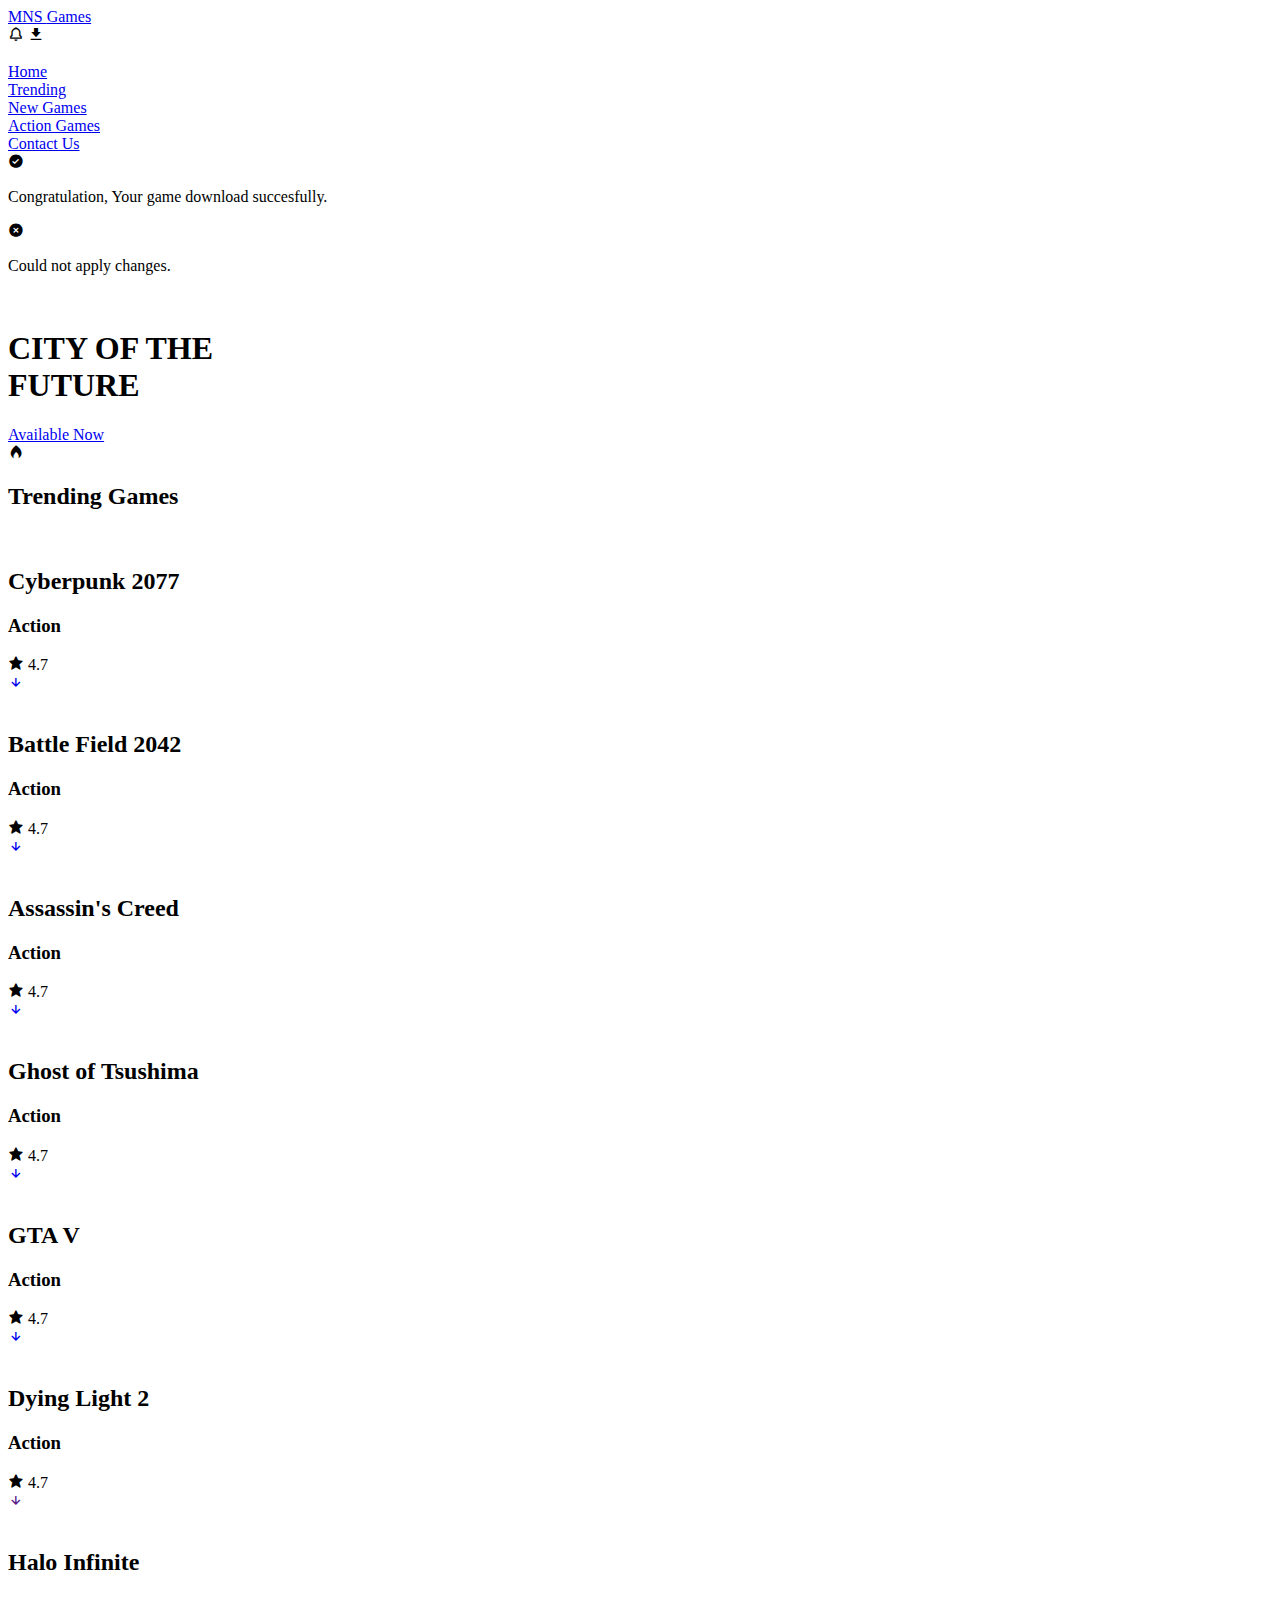
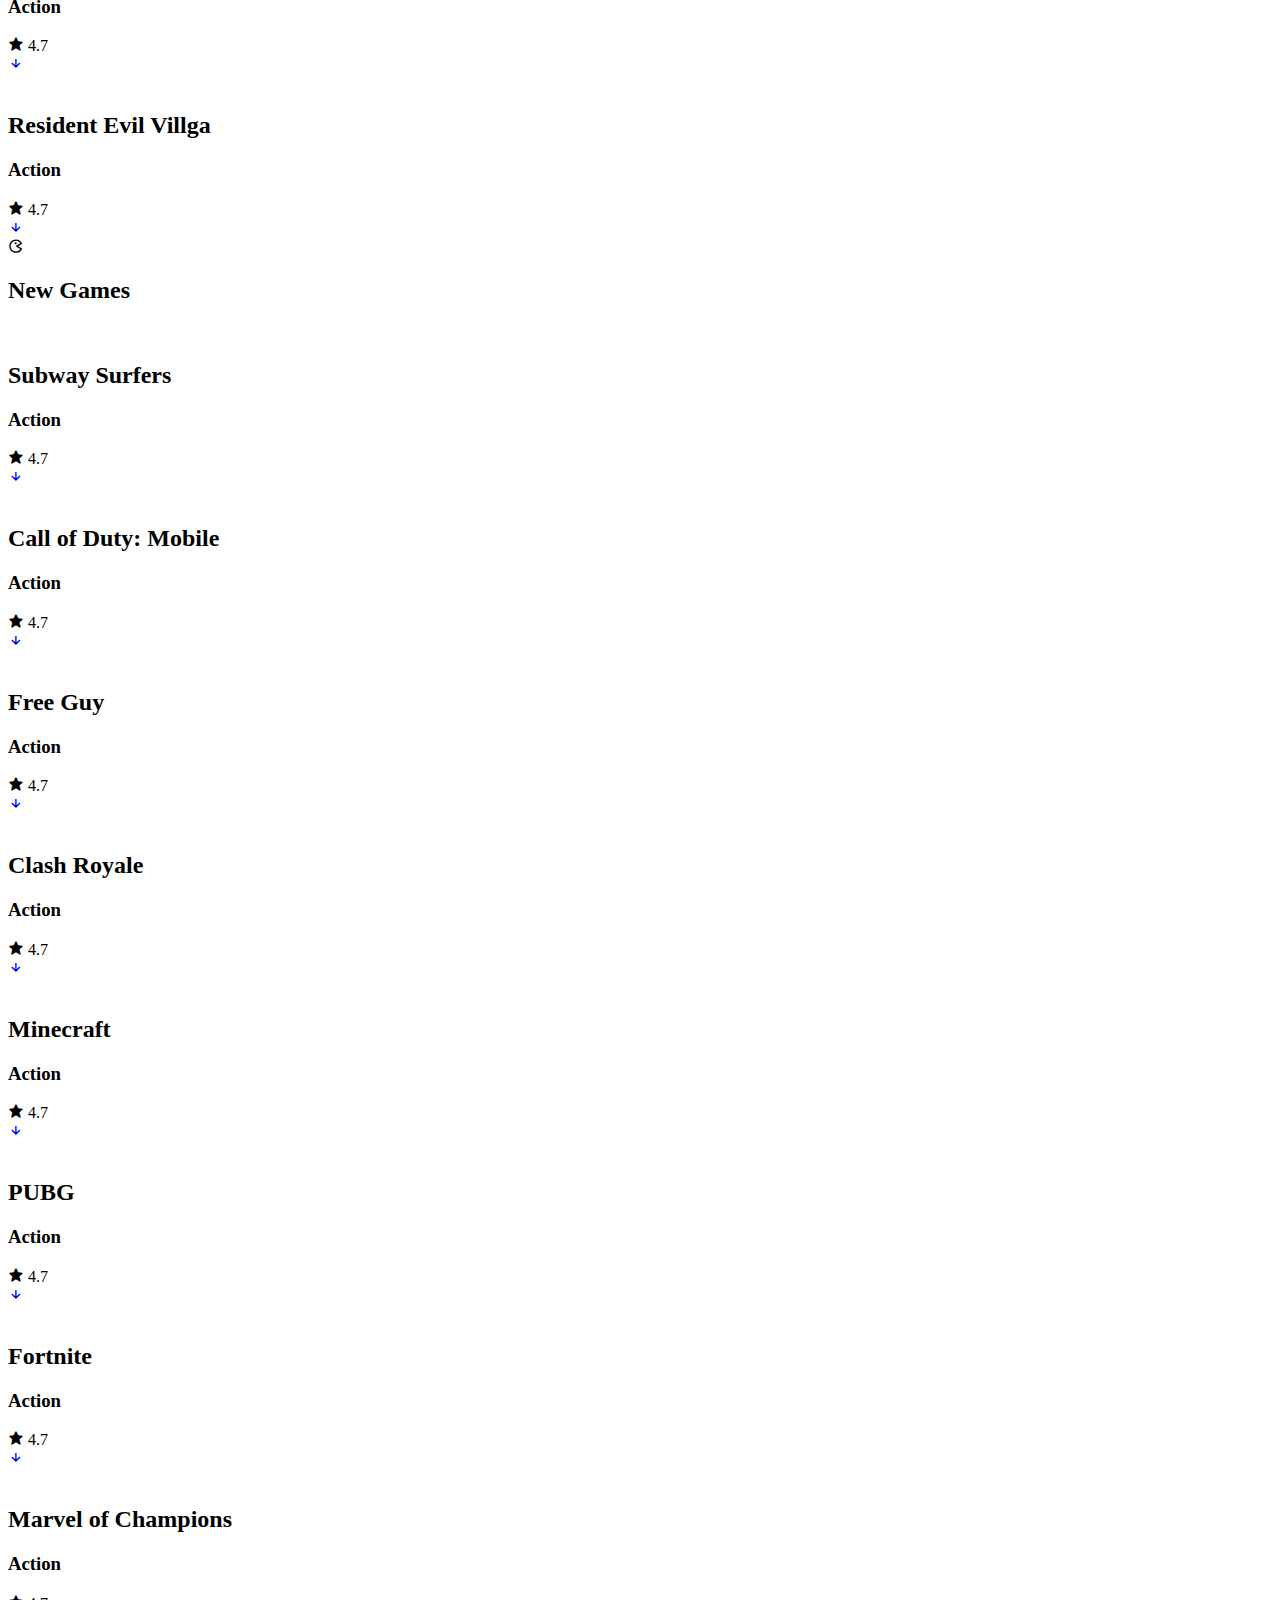
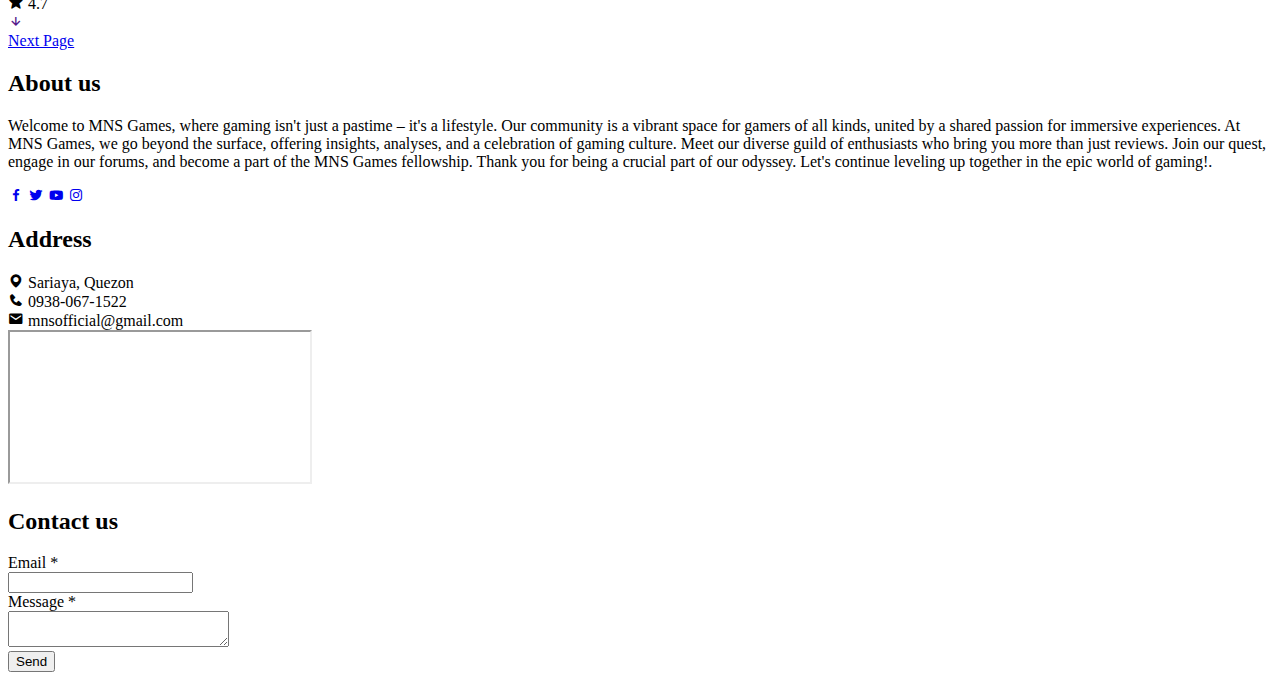
==== index.html @ 7f3a4ee0 "Create index.html" ====
<!DOCTYPE html>
<html lang="en">
    <head>
        <meta charset="UTF-8">
        <meta http-equiv="X-UA-COMPATIBLE" content="IE=edge">
        <meta name="viewport" content="width=device-width, initial-scale=1.0">
        <title>Zara games website</title>
    
        <link rel="shortcut icon" href="img/Rimuru.png" type="image/x-icon">

        <link rel="stylesheet" href="styles/style.css">

        <link href='https://unpkg.com/boxicons@2.1.4/css/boxicons.min.css' rel='stylesheet'>

        <link rel="stylesheet" href="styles/swiper-bundle.min.css">
    </head>
    <body>

        <div class="progress">
            <div class="progress-bar" id="scroll-bar"></div>
        </div>
        
        <header>
            <div class="nav container">
                <a href="index.html" class="logo">MNS <span>Games</span></a>
                <div class="nav-icons">
                    <i class='bx bx-bell bx-tada' id="bell-icon"> <span></span></i>
                    <i class='bx bxs-download' ></i>
                    <div class="menu-icon">
                        <div class="line1"></div>
                        <div class="line2"></div>
                        <div class="line3"></div>
                    </div>
                </div>

                <div class="menu">
                    <img src="img/slime.png.png" alt="">
                    <div class="navbar">
                        <li><a href="index.html">Home</a></li>
                        <li><a href="#trending">Trending</a></li>
                        <li><a href="#new">New Games</a></li>
                        <li><a href="#action">Action Games</a></li>
                        <li><a href="#contact">Contact Us</a></li>
                    </div>
                </div>

                <div class="notification">
                    <div class="notification-box">
                        <i class='bx bxs-check-circle bx-tada' ></i>
                        <p>Congratulation, Your game download succesfully.</p>
                    </div>
                    <div class="notification-box box-color">
                        <i class='bx bxs-x-circle'></i>
                        <p>Could not apply changes.</p>
                    </div>
                </div>
            </div>
        </header>

        <section class="home container" id="home">
            <img src="img/codm.jpg" alt="">
            <div class="home-text">
                <h1>CITY OF THE <br> FUTURE</h1>
                <a href="#" class="btn">Available Now</a>
            </div>
        </section>

        <section class="trending container" id="trending">
            <div class="heading">
                <i class='bx bxs-flame' ></i>
                <h2>Trending Games</h2>
            </div>

            <div class="trending-content swiper">
                <div class="swiper-wrapper">
                    <div class="swiper-slide">
                        <div class="box">
                            <img src="img/trending1.webp" alt="">
                            <div class="box-text">
                                <h2>Cyberpunk 2077</h2>
                                <h3>Action</h3>
                                <div class="rating-download">
                                    <div class="rating">
                                        <i class='bx bxs-star' ></i>
                                        <span>4.7</span>
                                    </div>
                                    <a href="#" class="box-btn"><i class='bx bx-down-arrow-alt' ></i></a>
                                </div>
                            </div>
                        </div>
                    </div>

                    <div class="swiper-slide">
                        <div class="box">
                            <img src="img/trending2.jpg" alt="">
                            <div class="box-text">
                                <h2>Battle Field 2042</h2>
                                <h3>Action</h3>
                                <div class="rating-download">
                                    <div class="rating">
                                        <i class='bx bxs-star' ></i>
                                        <span>4.7</span>
                                    </div>
                                    <a href="#" class="box-btn"><i class='bx bx-down-arrow-alt' ></i></a>
                                </div>
                            </div>
                        </div>
                    </div>

                    <div class="swiper-slide">
                        <div class="box">
                            <img src="img/trending3.jpg" alt="">
                            <div class="box-text">
                                <h2>Assassin's Creed</h2>
                                <h3>Action</h3>
                                <div class="rating-download">
                                    <div class="rating">
                                        <i class='bx bxs-star' ></i>
                                        <span>4.7</span>
                                    </div>
                                    <a href="#" class="box-btn"><i class='bx bx-down-arrow-alt' ></i></a>
                                </div>
                            </div>
                        </div>
                    </div>

                    <div class="swiper-slide">
                        <div class="box">
                            <img src="img/trending4.jpg" alt="">
                            <div class="box-text">
                                <h2>Ghost of Tsushima</h2>
                                <h3>Action</h3>
                                <div class="rating-download">
                                    <div class="rating">
                                        <i class='bx bxs-star' ></i>
                                        <span>4.7</span>
                                    </div>
                                    <a href="#" class="box-btn"><i class='bx bx-down-arrow-alt' ></i></a>
                                </div>
                            </div>
                        </div>
                    </div>

                    <div class="swiper-slide">
                        <div class="box">
                            <img src="img/trending5.png" alt="">
                            <div class="box-text">
                                <h2>GTA V</h2>
                                <h3>Action</h3>
                                <div class="rating-download">
                                    <div class="rating">
                                        <i class='bx bxs-star'></i>
                                        <span>4.7</span>
                                    </div>
                                    <a href="#" class="box-btn"><i class='bx bx-down-arrow-alt' ></i></a>
                                </div>
                            </div>
                        </div>
                    </div>

                    <div class="swiper-slide">
                        <div class="box">
                            <img src="img/trending6.jpg" alt="">
                            <div class="box-text">
                                <h2>Dying Light 2</h2>
                                <h3>Action</h3>
                                <div class="rating-download">
                                    <div class="rating">
                                        <i class='bx bxs-star'></i>
                                        <span>4.7</span>
                                    </div>
                                    <a href="" class="box-btn"><i class='bx bx-down-arrow-alt' ></i></a>
                                </div>
                            </div>
                        </div>
                    </div>

                    <div class="swiper-slide">
                        <div class="box">
                            <img src="img/trending7.png" alt="">
                            <div class="box-text">
                                <h2>Halo Infinite</h2>
                                <h3>Action</h3>
                                <div class="rating-download">
                                    <div class="rating">
                                        <i class='bx bxs-star'></i>
                                        <span>4.7</span>
                                    </div>
                                    <a href="#" class="box-btn"><i class='bx bx-down-arrow-alt' ></i></a>
                                </div>
                            </div>
                        </div>
                    </div>

                    <div class="swiper-slide">
                        <div class="box">
                            <img src="img/trending8.png" alt="">
                            <div class="box-text">
                                <h2>Resident Evil Villga</h2>
                                <h3>Action</h3>
                                <div class="rating-download">
                                    <div class="rating">
                                        <i class='bx bxs-star'></i>
                                        <span>4.7</span>
                                    </div>
                                    <a href="#" class="box-btn"><i class='bx bx-down-arrow-alt' ></i></a>
                                </div>
                            </div>
                        </div>
                    </div>
                    
                  </div>
            </div>
        </section>

        <section class="new container" id="new">
            <div class="heading">
                <i class='bx bx-game'></i>
                <h2>New Games</h2>
            </div>
            <!--New 1-->
            <div class="new-content">
                    <div class="box">
                        <img src="img/new1.jpg" alt="">
                        <div class="box-text">
                            <h2>Subway Surfers</h2>
                            <h3>Action</h3>
                            <div class="rating-download">
                                <div class="rating">
                                    <i class='bx bxs-star'></i>
                                    <span>4.7</span>
                                </div>
                                <a href="download.html" class="box-btn"><i class='bx bx-down-arrow-alt' ></i></a>
                            </div>
                        </div>
                    </div>
             <!--New 2-->
                <div class="box">
                    <img src="img/new2.jpg" alt="">
                    <div class="box-text">
                        <h2>Call of Duty: Mobile</h2>
                        <h3>Action</h3>
                        <div class="rating-download">
                            <div class="rating">
                                <i class='bx bxs-star'></i>
                                <span>4.7</span>
                            </div>
                            <a href="#" class="box-btn"><i class='bx bx-down-arrow-alt' ></i></a>
                        </div>
                    </div>
                </div>
             <!--New 3-->
                <div class="box">
                    <img src="img/new3.jpg" alt="">
                    <div class="box-text">
                        <h2>Free Guy</h2>
                        <h3>Action</h3>
                        <div class="rating-download">
                            <div class="rating">
                                <i class='bx bxs-star'></i>
                                <span>4.7</span>
                            </div>
                            <a href="#" class="box-btn"><i class='bx bx-down-arrow-alt' ></i></a>
                        </div>
                    </div>
                </div>
             <!--New 4-->
                <div class="box">
                    <img src="img/new4.jpg" alt="">
                    <div class="box-text">
                        <h2>Clash Royale</h2>
                        <h3>Action</h3>
                        <div class="rating-download">
                            <div class="rating">
                                <i class='bx bxs-star'></i>
                                <span>4.7</span>
                            </div>
                            <a href="#" class="box-btn"><i class='bx bx-down-arrow-alt' ></i></a>
                        </div>
                    </div>
                </div>
             <!--New 5-->
                <div class="box">
                    <img src="img/new5.png" alt="">
                    <div class="box-text">
                        <h2>Minecraft</h2>
                        <h3>Action</h3>
                        <div class="rating-download">
                            <div class="rating">
                                <i class='bx bxs-star'></i>
                                <span>4.7</span>
                            </div>
                            <a href="#" class="box-btn"><i class='bx bx-down-arrow-alt' ></i></a>
                        </div>
                    </div>
                </div>

              <!--New 6-->
                <div class="box">
                    <img src="img/new6.png" alt="">
                    <div class="box-text">
                        <h2>PUBG</h2>
                        <h3>Action</h3>
                        <div class="rating-download">
                            <div class="rating">
                                <i class='bx bxs-star'></i>
                                <span>4.7</span>
                            </div>
                          <a href="#" class="box-btn"><i class='bx bx-down-arrow-alt' ></i></a>
                        </div>
                    </div>
                </div>

                 <!--New 7-->
                <div class="box">
                    <img src="img/new7.png" alt="">
                    <div class="box-text">
                        <h2>Fortnite</h2>
                        <h3>Action</h3>
                        <div class="rating-download">
                            <div class="rating">
                                <i class='bx bxs-star'></i>
                                <span>4.7</span>
                            </div>
                            <a href="#" class="box-btn"><i class='bx bx-down-arrow-alt' ></i></a>
                        </div>
                    </div>
                </div>
                <!--New 8-->
                <div class="box">
                    <img src="img/new8.jpg" alt="">
                    <div class="box-text">
                        <h2>Marvel of Champions</h2>
                        <h3>Action</h3>
                        <div class="rating-download">
                            <div class="rating">
                                <i class='bx bxs-star'></i>
                                <span>4.7</span>
                            </div>
                            <a href="" class="box-btn"><i class='bx bx-down-arrow-alt' ></i></a>
                        </div>
                    </div>
                </div>
            </div>

            <div class="next-page">
                <a href="#">Next Page</a>
            </div>
        </section>

        <footer>
            <div class="main-content">
              <div class="left container">
                <h2 class="us">About us</h2>
                <div class="content">
                  <p>Welcome to MNS Games, where gaming isn't just a pastime – it's a lifestyle. 
                    Our community is a vibrant space for gamers of all kinds, united by a shared passion for immersive experiences. 
                    At MNS Games, we go beyond the surface, offering insights, analyses, and a celebration of gaming culture. 
                    Meet our diverse guild of enthusiasts who bring you more than just reviews. Join our quest, engage in our forums,
                    and become a part of the MNS Games fellowship. 
                    Thank you for being a crucial part of our odyssey.
                     Let's continue leveling up together in the epic world of gaming!.</p>
                  <div class="social">
                    <a href="#"><span class='bx bxl-facebook'></span></a>
                    <a href="#"><span class='bx bxl-twitter' ></span></a>
                    <a href="#"><span class='bx bxl-youtube' ></span></a>
                    <a href="#"><span class='bx bxl-instagram' ></span></a>
                  </div>
                </div>
              </div>
              
              <div class="center container">
                <h2>Address</h2>
                <div class="content">
                  <div class="place">
                    <span class='bx bxs-map' ></span>
                    <span class="text">Sariaya, Quezon</span>
                  </div>
                  <div class="phone">
                    <span class='bx bxs-phone' ></span>
                    <span class="text">0938-067-1522</span>
                  </div>
                  <div class="email">
                    <i class='bx bxs-envelope' ></i>
                    <span class="text">mnsofficial@gmail.com</span>
                  </div>
                  <iframe class="map" src="https://www.google.com/maps/embed?pb=!1m18!1m12!1m3!1d247833.11993827362!2d121.
                  33541817788777!3d13.935219843607156!2m3!1f0!2f0!3f0!3m2!1i1024!2i768!4f13.
                  1!3m3!1m2!1s0x33bd4940187e975d%3A0x231e682a37c8dabf!2sSariaya%2C%204322%20Quezon!5e0!3m2!1sen!2sph!4v1701847899229!5m2!1sen!2sph"
                  allowfullscreen="" loading="lazy" referrerpolicy="no-referrer-when-downgrade"></iframe>
                </div>

              </div>
              <div class="right container" id="contact">
                <h2>Contact us</h2>
                <div class="content">
                  <form action="#">
                    <div class="email">
                      <div class="text">Email *</div>
                      <input type="email" required>
                    </div>
                    <div class="msg">
                      <div class="text">Message *</div>
                      <textarea rows="2" cols="25" required></textarea>
                    </div>
                    <div class="btns">
                      <button type="submit">Send</button>
                    </div>
                  </form>
                </div>
              </div>
            </div>          
          </footer>

         <script src="js/swiper-bundle.min.js"></script>

        <script src="js/script.js"></script>
    </body>
</html>
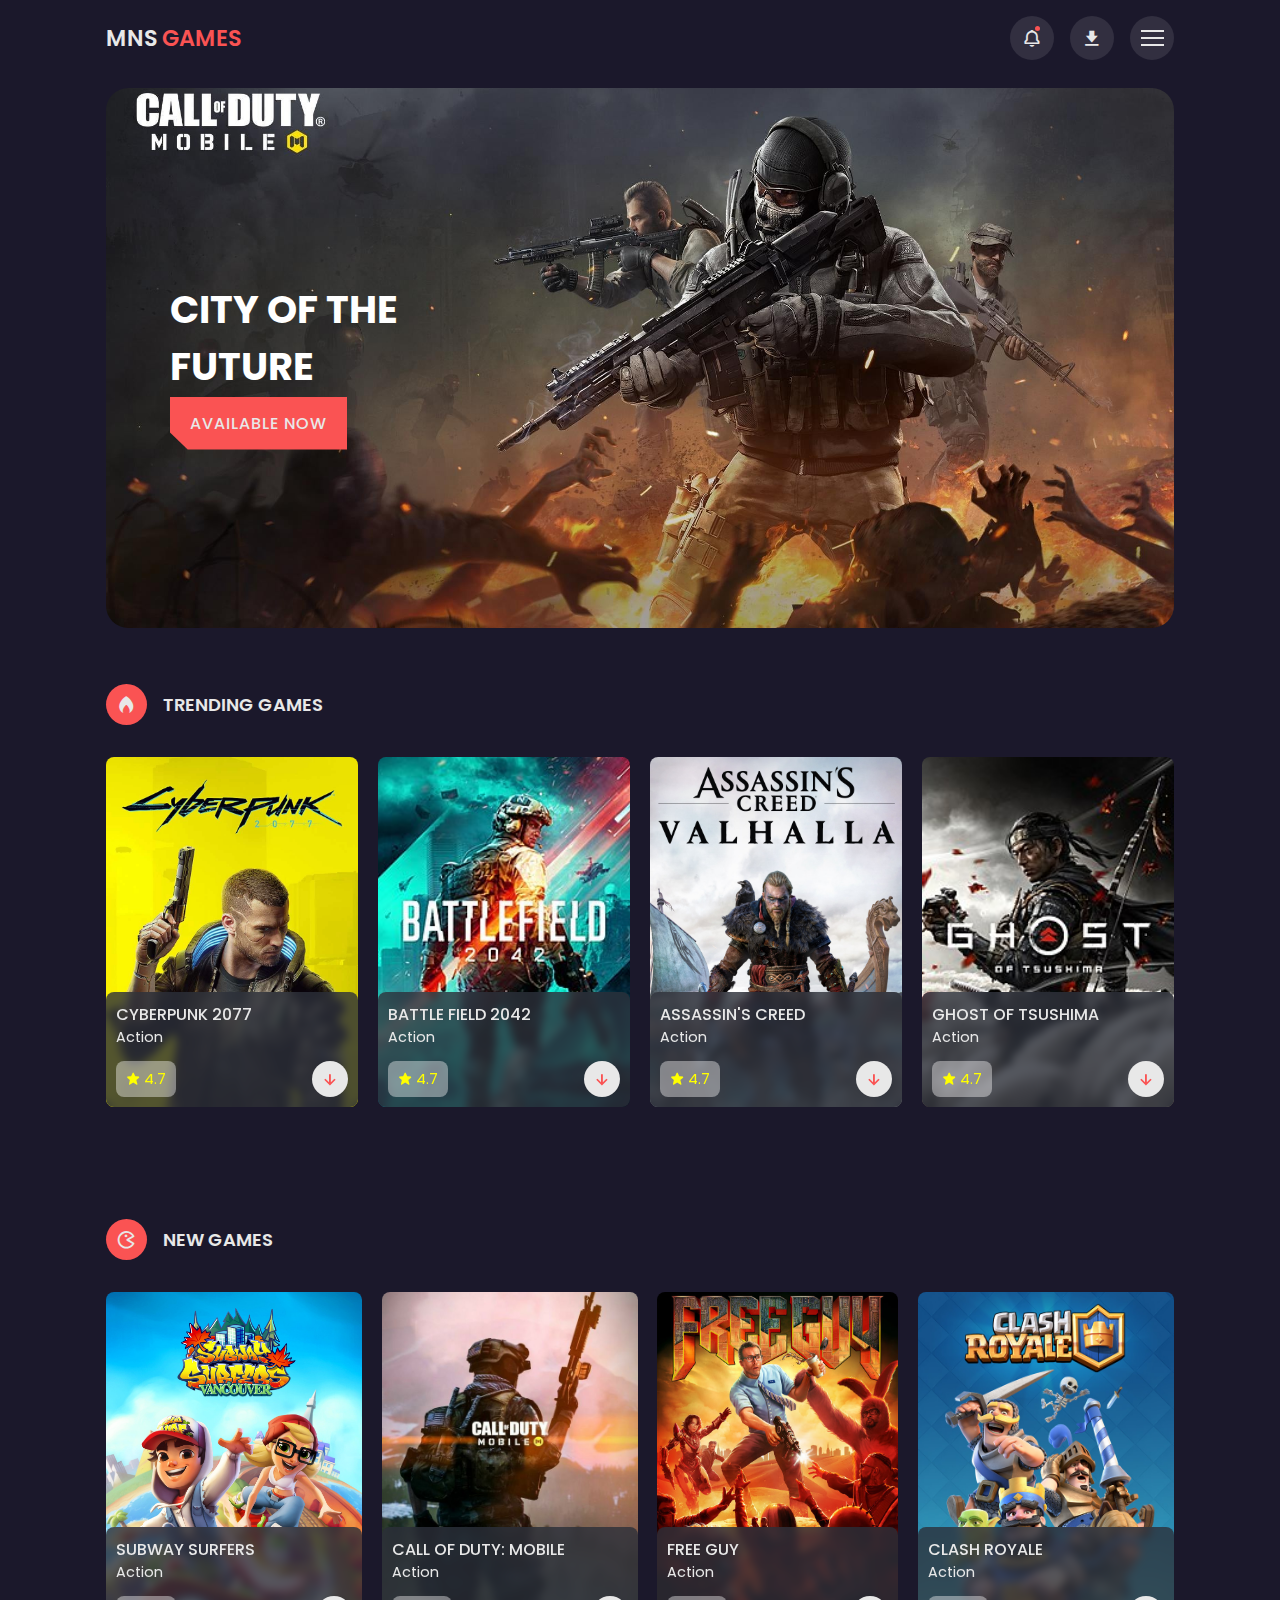
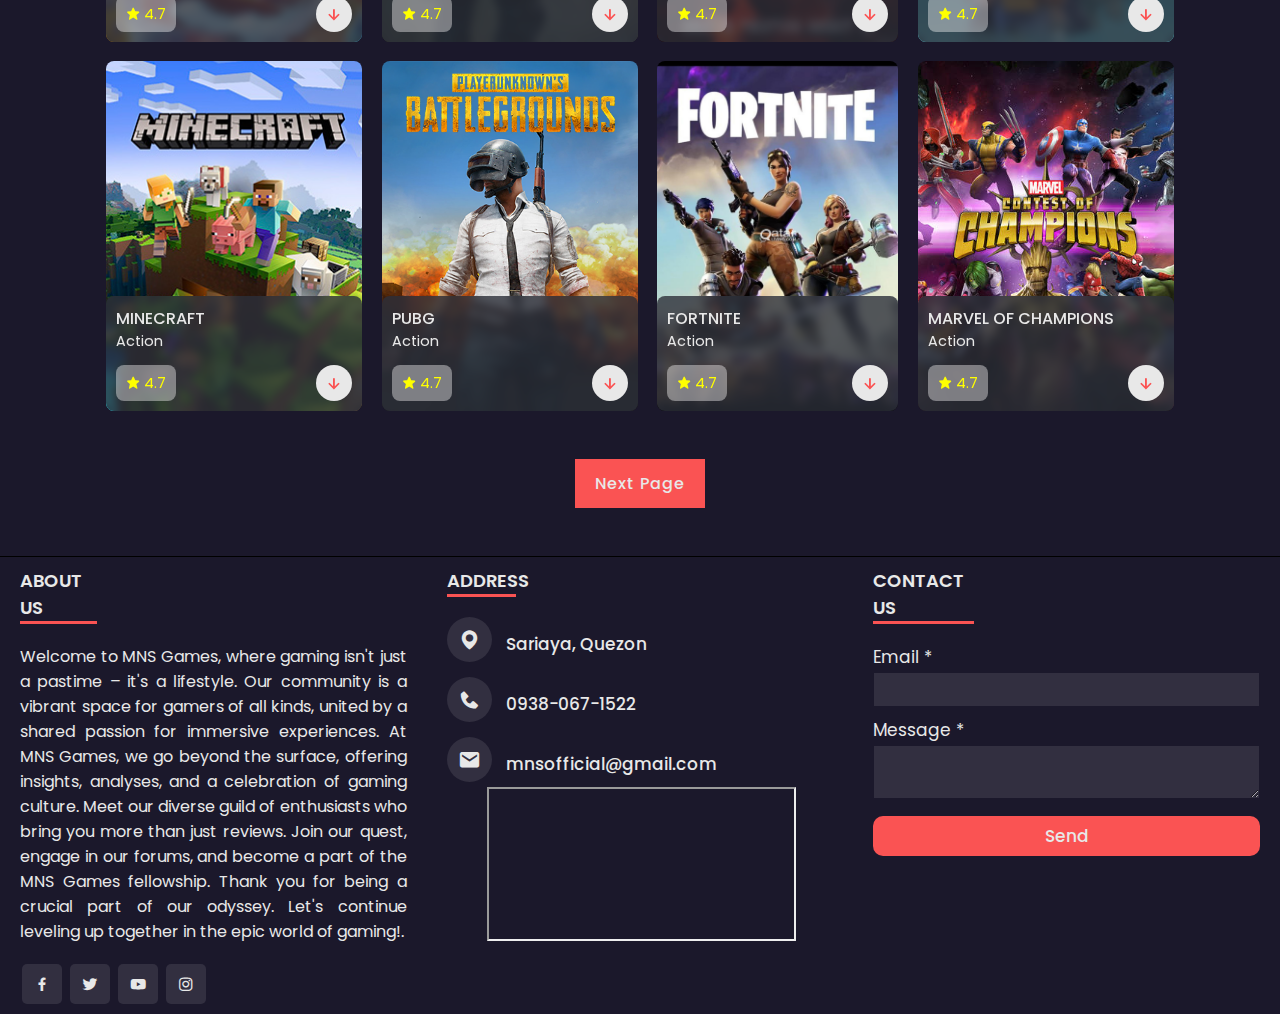
==== commit e76c0ae4: "Update index.html" ====
--- a/index.html
+++ b/index.html
@@ -4,7 +4,7 @@
         <meta charset="UTF-8">
         <meta http-equiv="X-UA-COMPATIBLE" content="IE=edge">
         <meta name="viewport" content="width=device-width, initial-scale=1.0">
-        <title>Zara games website</title>
+        <title>MNS Games website</title>
     
         <link rel="shortcut icon" href="img/Rimuru.png" type="image/x-icon">
 
--- a/styles/style.css
+++ b/styles/style.css
@@ -0,0 +1,862 @@
+@import url('https://fonts.googleapis.com/css2?family=Poppins:wght@400;500;600;700&display=swap');
+
+*{
+    font-family: 'Poppins', sans-serif;
+    margin: 0;
+    padding: 0;
+    scroll-behavior: smooth;
+    box-sizing: border-box;
+    list-style: none;
+    text-decoration: none;
+    scroll-padding-top: 2rem;
+}
+
+:root{
+    --main-color: #fa5353;
+
+    --dark-color: #1b182b;
+    --light-color: #322f40;
+    --text-color: hsl(0, 0%, 91%);
+    --bg-color: #001B79;
+}
+
+::selection{
+    color: var(--text-color);
+    background: var(--main-color);
+}
+
+section{
+    padding: 4rem 0 3rem;
+}
+
+img{
+    width: 100%;
+}
+
+body{
+    color: var(--text-color);
+    background: var(--dark-color);
+}
+
+.container{
+    max-width: 1068px;
+    margin: auto;
+    width: 100%;
+}
+
+header{
+    position: fixed;
+    top: 0;
+    left: 0;
+    width: 100%;
+    background: var(--dark-color);
+    z-index: 100;
+}
+
+.nav{
+    display: flex;
+    align-items: center;
+    justify-content: center;
+    padding: 16px 0;
+}
+
+.logo{
+    font-size: 1.4rem;
+    font-weight: 600;
+    color: var(--text-color);
+    text-transform: uppercase;
+    margin: 0 auto 0 0;
+}
+
+.logo span{
+    color: var(--main-color);
+}
+
+.nav-icons{
+    display: flex;
+    align-items: center;
+    column-gap: 1rem;
+}
+
+.nav-icons .bx{
+    font-size: 20px;
+    height: 44px;
+    width: 44px;
+    display: grid;
+    place-items: center;
+    color: var(--text-color);
+    background: var(--light-color);
+    border-radius: 50%;
+    cursor: pointer;
+}
+
+#bell-icon{
+    position: relative;
+}
+
+#bell-icon span{
+    content: '';
+    width: 5px;
+    height: 5px;
+    border-radius: 50%;
+    background: var(--main-color);
+    position: absolute;
+    top: 10px;
+    right: 14px;
+}
+
+.menu-icon{
+    display: flex;
+    flex-direction: column;
+    align-items: center;
+    justify-content: center;
+    row-gap: 5px;
+    height: 44px;
+    width: 44px;
+    border-radius: 50%;
+    background: var(--light-color);
+    cursor: pointer;
+    z-index: 200;
+    transition: 0.3s;
+}
+
+.menu-icon div{
+    display: inline-block;
+    background: var(--text-color);
+    height: 2px;
+    width: 23px;
+    transition: 0.3s;
+}
+
+.move .line1{
+    transform: rotate(-45deg) translate(-5px, 5px);
+}
+
+.move .line2{
+    opacity: 0;
+}
+
+.move .line3{
+    transform: rotate(45deg) translate(-5px, -5px);
+}
+
+.menu{
+    position: fixed;
+    left: 0;
+    top: 0;
+    width: 100%;
+    height: 100vh;
+    background: rgba(0,0,14,0.9);
+    z-index: 106;
+    display: flex;
+    align-items: center;
+    justify-content: space-between;
+    transition: 0.5s;
+    clip-path: circle(0% at 100% 0%);
+}
+
+.menu.active{
+    clip-path: circle(144% at 100% 0%);
+}
+
+.menu img{
+    width: 400px;
+    margin-left: 150px;
+}
+
+.navbar{
+    display: grid;
+    row-gap: 1rem;
+    text-align: right;
+    padding-right: 2rem;
+}
+
+.navbar a{
+    font-size: 1.6rem;
+    color: var(--text-color);
+    font-weight: 500;
+    transition: 0.2s;
+}
+
+.navbar a:hover{
+    border-bottom: 4px solid var(--main-color);
+    font-size: 1.8rem;
+}
+
+.notification{
+    position: absolute;
+    top: 110%;
+    right: 5rem;
+    background: var(--light-color);
+    width: 300px;
+    height: 350px;
+    border-radius: 0.5rem;
+    padding: 10px;
+    display: flex;
+    flex-direction: column;
+    row-gap: 1rem;
+    clip-path: circle(0% at 100% 0%);
+}
+
+.notification.active{
+    clip-path: circle(144% at 100% 0%);
+    transition: 0.3s;
+}
+
+.notification-box{
+    display: flex;
+    align-items: baseline;
+    column-gap: 1rem;
+    border-radius: 0.5rem;
+    background: var(--dark-color);
+    padding: 10px;
+}
+
+.notification-box .bx{
+    color: skyblue;
+}
+
+.box-color {
+    background: hsl(0, 0%, 100%, 0.4);
+}
+
+.box-color .bx{
+    color: var(--main-color);
+}
+
+.home{
+    position: relative;
+    min-height: 540px;
+    display: flex;
+    align-items: center;
+    justify-content: flex-start;
+    margin-top: 5rem;
+}
+
+.home img{
+    position: absolute;
+    height: 100%;
+    width: 100%;
+    object-fit: cover;
+    border-radius: 1.4rem;
+    z-index: -1;
+}
+
+.home-text{
+    padding-left: 4rem;
+    text-align: left;
+}
+
+.home-text h1{
+    font-size: 2.4rem;
+    text-transform: uppercase;
+    color: white;
+    margin-bottom: 1rem;
+}
+
+.btn{
+    background: var(--main-color);
+    padding: 15px 20px;
+    color: var(--text-color);
+    text-transform: uppercase;
+    font-size: 1rem;
+    letter-spacing: 1px;
+    font-weight: 500;
+    clip-path: polygon(0 0, 100% 0%, 100% 100%, 10% 100%, 0% 68%)
+}
+
+.btn:hover{
+    background: var(--light-color);
+    transition: 0.3s all linear;
+}
+
+.heading{
+    display: flex;
+    align-items: center;
+    column-gap: 1rem;
+    margin-bottom: 2rem;
+}
+
+.heading .bx{
+    font-size: 21px;
+    color: var(--text-color);
+    background: var(--main-color);
+    padding: 10px;
+    border-radius: 5rem;
+}
+
+.heading h2{
+    font-size: 1.2rem;
+    font-weight: 500;
+}
+
+.box{
+    position: relative;
+    width: 100%;
+    height: 350px;
+    border-radius: 0.5rem;
+    transition: transform .5s;
+}
+
+.box:hover{
+    transform: scale(1.1);
+}
+
+.box img{
+    height: 100%;
+    width: 100%;
+    object-fit: cover;
+    border-radius: 0.5rem;
+}
+
+.box .box-text{
+    position: absolute;
+    right: 0;
+    left: 0;
+    bottom: 0;
+    padding: 10px;
+    background: hsl(227, 14%, 20%, 0.8);
+    backdrop-filter: blur(4px);
+    border-radius: 0.5rem;
+}
+
+.box .box-text h2{
+    font-size: 1rem;
+    font-weight: 500;
+}
+
+.box .box-text h3{
+    font-size: 0.9rem;
+    font-weight: 400;
+    margin-bottom: 0.8rem;
+}
+
+.rating-download{
+    display: flex;
+    justify-content: space-between;
+}
+
+.rating{
+    display: flex;
+    align-items: center;
+    column-gap: 4px;
+    background: hsl(0, 0%, 100%, 0.4);
+    padding: 4px 10px;
+    border-radius: 0.5rem;
+}
+
+.rating .bx{
+    color: yellow;
+    font-size: 0.9rem;
+}
+
+.rating span{
+    color: yellow;
+    font-size: 0.9rem;
+}
+
+.box-btn .bx{
+    
+    padding: 8px;
+    background: var(--text-color);
+    border-radius: 5rem;
+    color: var(--main-color);
+    font-weight: 400;
+    font-size: 20px ;
+}
+
+.box-btn .bx:hover{
+    background: var(--dark-color);
+}
+
+.new-content{
+    position: relative;
+    display: grid;
+    grid-template-columns: repeat(auto-fit,minmax(240px, auto));
+    gap: 1.2rem;
+    transform: perspective(600px) rotateY(0deg);
+    transition: .5s;
+}
+
+.next-page{
+    display: flex;
+    align-items: center;
+    justify-content: center;
+    margin-top: 3rem;
+}
+
+.next-page a{
+    background: var(--main-color);
+    padding: 12px 20px;
+    color: var(--text-color);
+    letter-spacing: 1px;
+    font-weight: 500;
+}
+
+.next-page a:hover{
+    background: var(--light-color);
+    transition: 0.3s all linear;
+}
+
+.copyright{
+    display: flex;
+    justify-content: space-between;
+    padding: 20px;
+}
+
+.copyright p{
+    font-size: 0.9rem;
+    color: var(--text-color);
+}
+
+.video-container video{
+    width: 100%;
+    aspect-ratio: 16/9;
+}
+
+.video-container{
+    margin-top: 5rem;
+}
+
+.about{
+    margin-top: 2rem;
+}
+
+.about h2{
+    display: inline-flex;
+    font-size: 1.4rem;
+    font-weight: 500;
+    border-bottom: 3px solid var(--main-color);
+}
+
+.about p{
+    font-size: 0.938rem;
+    margin-top: 1rem;
+    text-align: justify;
+}
+
+.screenshots h2{
+    display: inline-flex;
+    font-size: 1.4rem;
+    font-weight: 500;
+    border-bottom: 3px solid var(--main-color);
+    margin: 1.6rem 0;
+}
+
+.screenshots-content{
+    display: grid;
+    grid-template-columns: repeat(auto-fit, minmax(250px, auto));
+    gap: 10px;
+    justify-content: center;
+    max-width: 800px;
+    margin: auto;
+    width: 100%;
+}
+
+.screenshots-content img{
+    width: 100%;
+    height: 440px;
+    object-fit: cover;
+}
+
+.download{
+    max-width: 800px;
+    margin: auto;
+    width: 100%;
+    display: grid;
+    justify-content: center;
+    margin-top: 2rem;
+}
+
+.download h2{
+    text-align: center;
+    font-size: 1.4rem;
+    font-weight: 500;
+    margin: 1.6rem 0;
+}
+
+.download-links{
+    display: grid;
+    grid-template-columns: repeat(3, 1fr);
+    gap: 10px;
+    margin-bottom: 2rem;
+}
+
+.download-links a{
+    text-align: center;
+    background: var(--main-color);
+    padding: 12px 20px;
+    color: var(--text-color);
+    letter-spacing: 1px;
+    font-weight: 500;
+}
+
+.download-links a:hover{
+    background: var(--light-color);
+    transition: 0.3s all linear;
+}
+
+html::-webkit-scrollbar{
+    display: none;
+}
+
+.progress{
+    position: fixed;
+    left: 0;
+    top: 0;
+    width: 100%;
+    height: 4px;
+    z-index: 300;
+}
+
+.progress-bar{
+    height: 4px;
+    background: var(--main-color);
+    width: 0%;
+}
+
+footer{
+    position: relative;
+    bottom: 0px;
+    width: 100%;
+    background: var(--dark-color);
+    justify-content: center;
+    border-top: 1px solid black;
+  }
+  .main-content{
+    display: inline-flex;
+  }
+  .main-content .container{
+    flex-basis: 50%;
+    padding: 10px 20px;
+    justify-content: center;
+  }
+  .container h2{
+    font-size: 1.125rem;
+    font-weight: 600;
+    text-transform: uppercase;
+  }
+  .container .content{
+    margin: 20px 0 0 0;
+    position: relative;
+  }
+
+  .left{
+    margin-top: 0;
+  }
+
+  .left h2{
+    border-bottom: 3px solid var(--main-color);
+    width: 20%;
+  }
+
+  .left .content p{
+    text-align: justify;
+  }
+  .left .content .social{
+    margin: 20px 0 0 0;
+  }
+  .left .content .social a{
+    padding: 0 2px;
+  }
+  .left .content .social a span{
+    height: 40px;
+    width: 40px;
+    background: var(--light-color);
+    line-height: 40px;
+    text-align: center;
+    font-size: 18px;
+    border-radius: 5px;
+    transition: 0.3s;
+    color: var(--text-color);
+  }
+  .left .content .social a span:hover{
+    background: var(--main-color);
+  }
+
+  .center{
+    margin-top: 0;
+  }
+
+  .center h2{
+    border-bottom: 3px solid var(--main-color);
+    width: 18%;
+  }
+
+  .center .content .bx{
+    font-size: 1.4375rem;
+    background: var(--light-color);
+    height: 45px;
+    width: 45px;
+    line-height: 45px;
+    text-align: center;
+    border-radius: 50%;
+    transition: 0.3s;
+    cursor: pointer;
+  }
+  .center .content .bx:hover{
+    background: var(--main-color);
+  }
+  .center .content .text{
+    font-size: 1.0625rem;
+    font-weight: 500;
+    padding-left: 10px;
+  }
+  .center .content .phone{
+    margin: 15px 0;
+  }
+
+  .center .content .map{
+    width: 80%;
+    margin-left: 40px;
+    margin-top: 5px;
+  }
+
+  .right{
+    margin-top: 0;
+  }
+
+  .right h2{
+    border-bottom: 3px solid var(--main-color);
+    width: 26%;
+  }
+
+  .right form .text{
+    font-size: 1.0625rem;
+    margin-bottom: 2px;
+    color: var(--text-color);
+  }
+  .right form .msg{
+    margin-top: 10px;
+  }
+  .right form input, .right form textarea{
+    width: 100%;
+    font-size: 1.0625rem;
+    background: var(--light-color);
+    padding-left: 10px;
+    border: 1px solid var(--dark-color);
+    color: var(--text-color);
+  }
+  .right form input:focus,
+  .right form textarea:focus{
+    outline-color: var(--main-color);
+  }
+  .right form input{
+    height: 35px;
+    color: var(--text-color);
+  }
+  .right form .btns{
+    margin-top: 10px;
+  }
+  .right form .btns button{
+    height: 40px;
+    width: 100%;
+    border: none;
+    outline: none;
+    background: var(--main-color);
+    font-size: 1.0625rem;
+    font-weight: 500;
+    cursor: pointer;
+    transition: .3s;
+    border-radius: 10px;
+    color: var(--text-color);
+    transition: 0.3s;
+    
+  }
+  .right form .btns button:hover{
+    background: var(--light-color);
+    letter-spacing: .2rem;
+  }
+  .bottom center{
+    padding: 5px;
+    font-size: 0.9375rem;
+    background: var(--dark-color);
+  }
+  .bottom center span{
+    color: var(--light-color);
+  }
+  .bottom center a{
+    color: var(--main-color);
+    text-decoration: none;
+  }
+  .bottom center a:hover{
+    text-decoration: underline;
+  }
+  @media screen and (max-width: 900px) {
+    footer{
+      position: relative;
+      bottom: 0px;
+    }
+    .main-content{
+      flex-wrap: wrap;
+      flex-direction: column;
+    }
+    .main-content .box{
+      margin: 5px 0;
+    }
+  }
+
+@media (max-width: 1080px) {
+    .container{
+        margin: 0 auto;
+        width: 90%;
+    }
+
+    .nav{
+        padding: 10px 0;
+    }
+
+    .notification{
+        right: 4rem;
+    }
+
+    menu img {
+        width: 300px;
+    }
+
+    section {
+        padding: 3rem 0 2rem;
+    }
+
+    .home {
+        margin-top: 4rem !important;
+        min-height: 440px;
+    }
+
+    .home img {
+        border-radius: 1rem;
+    }
+
+    .new-content {
+        grid-template-columns: repeat(auto-fit,minmax(200px, auto));
+    }
+
+    .video-container {
+        margin-top: 5rem !important;
+    } 
+}
+
+@media (max-width: 774px) {
+    .notification {
+        right: 1rem;
+    }
+
+    .menu img {
+        width: 230px;
+        margin-left: 100px;
+    }
+
+    .home {
+        min-height: 300px;
+    }
+
+    .home-text h1 {
+        font-size: 1.5rem;
+    }
+    
+    .btn {
+        padding: 12px 17px;
+    }
+
+    .screenshots-content{
+        grid-template-columns: repeat(auto-fit, minmax(250px, 300px));
+    }
+}
+
+@media (max-width: 559px) {
+    .menu img {
+        display: none;
+    }
+
+    .menu {
+        justify-content: flex-end;
+    }
+
+    .nav {
+        padding: 8px 0;
+    }
+
+    .nav-icons .bx, 
+    .menu-icon {
+        height: 40px;
+        width: 40px;
+    }
+
+    .menu img {
+        width: 250px;
+        margin-left: 50px;
+    }    
+
+    .home {
+        min-height: 240px;
+    }
+
+    .home-text {
+        padding-right: 2rem;
+    }
+     
+    p{
+        font-size: 1rem;
+    }
+
+    .download-links {
+        grid-template-columns: 1fr;
+    }  
+}
+
+@media (max-width: 360px){
+    .logo {
+        font-size: 1.2rem;
+    }
+
+    .navbar a {
+        font-size: 1.3rem;
+    }
+
+    .navbar a:hover{
+        font-size: 1.4rem;
+    }
+
+    p {
+        font-size: 1rem;
+    }
+
+    .home {
+        min-height: 214px;
+    }
+
+    .home-text h1 {
+        font-size: 1.5rem;
+    }
+
+    .heading .bx {
+        font-size: 15px;
+    }
+
+    .heading h2 {
+        font-size: 1.1rem;
+    }
+    
+    .box {
+        height: 420px;
+    }
+
+    .copyright {
+        flex-direction: column;
+        align-items: center;
+        row-gap: 1rem;
+    }
+
+    .copyright .logo{
+        margin: 0;
+    }
+
+    .about h2, 
+    .screenshots h2 .download h2{
+        font-size: 1.2rem;
+    }
+
+    p {
+        font-size: 1rem;
+    }
+}